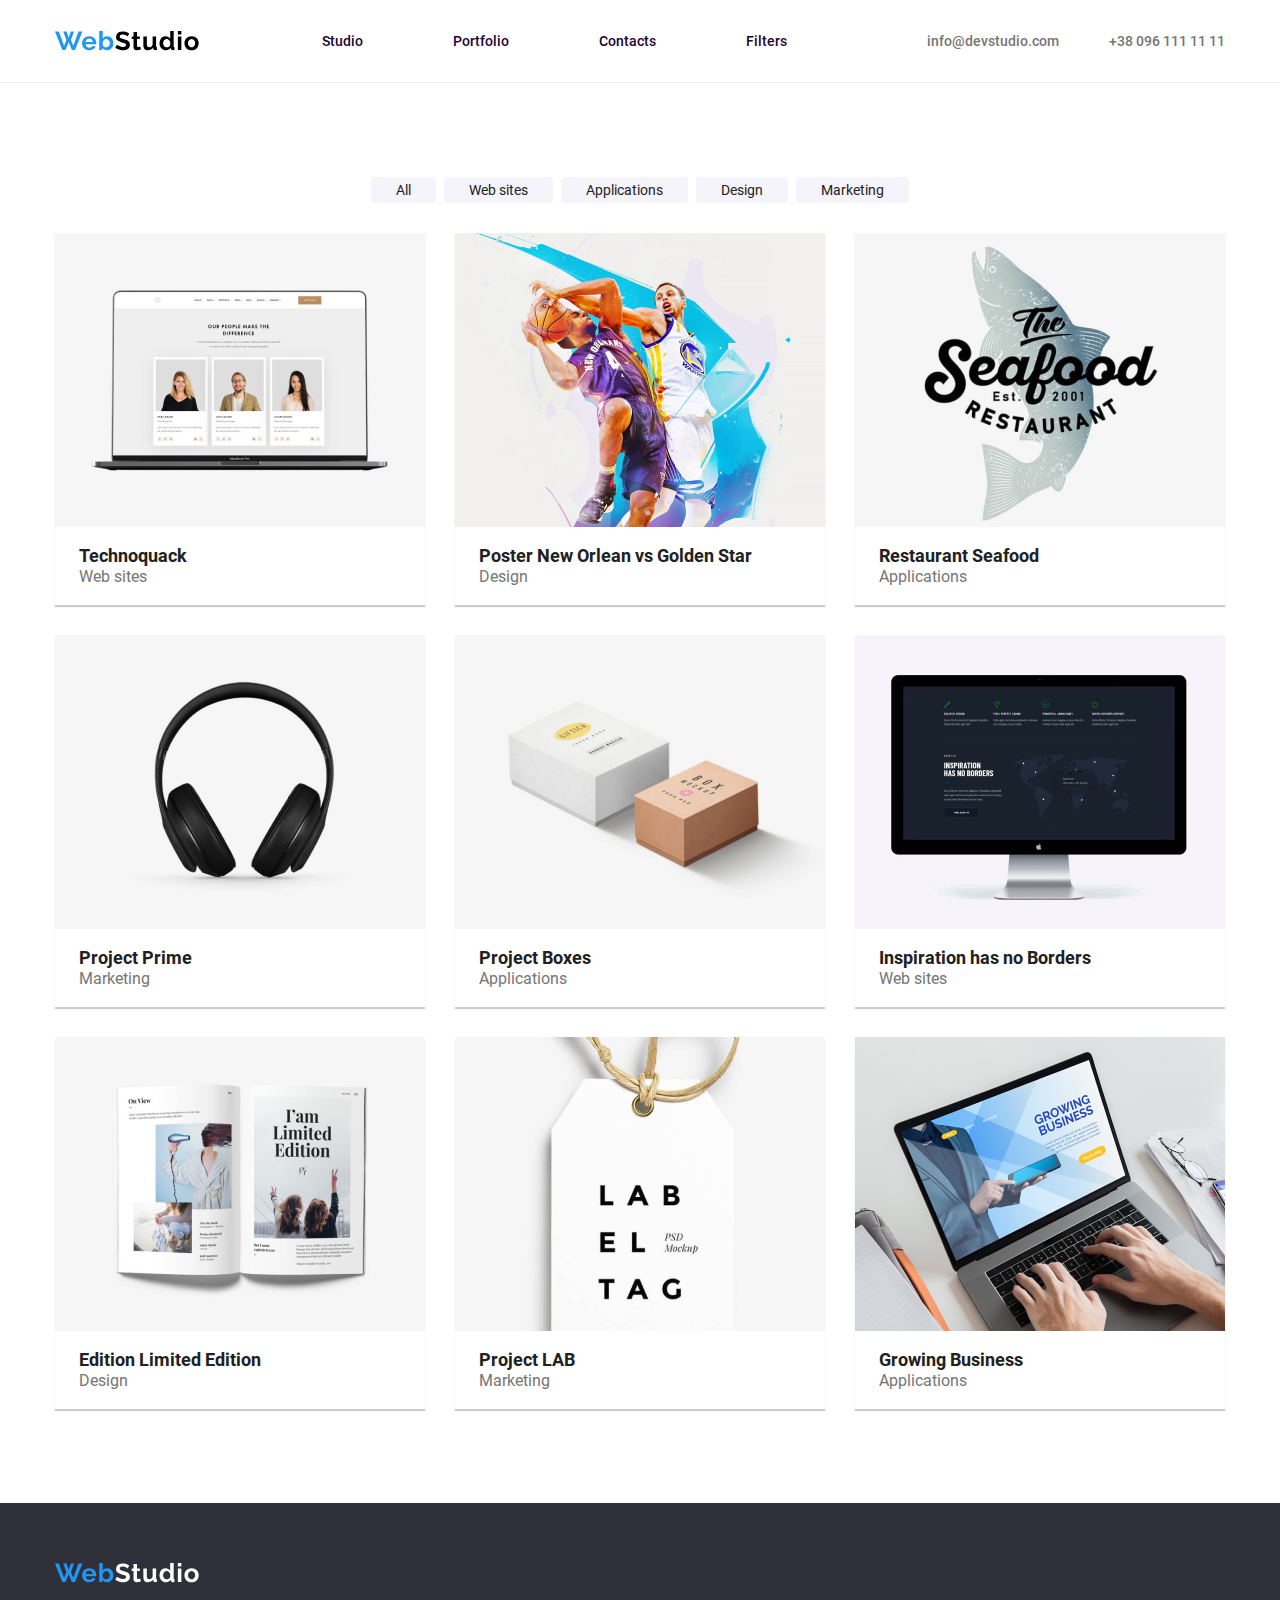
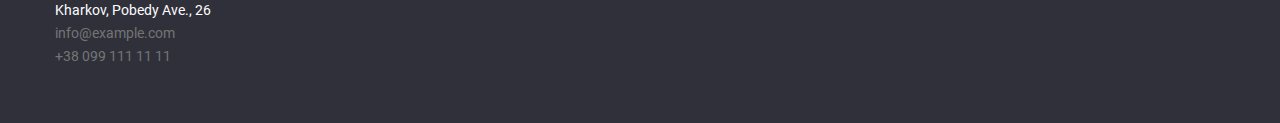
==== portfolio.html @ e3b78a01 "add filter" ====
<!DOCTYPE html>
<html lang="en">

<head>
	<meta charset="UTF-8">
	<link rel="stylesheet" href="css/styles.css">
	<title>Portfolio</title>
</head>

<body>
	<header class="header">
		<div class="container header-container">
			<a class="header-logo" href="#">
				<img src="img/webstudio-dark.svg" alt="webstudio" width="144" height="20">
			</a>
			<ul class="header-menu"> 
				<li> 
					<a href="index.html">Studio</a>
				</li> 
				<li> 
					<a class="active" href="portfolio.html">Portfolio</a> 
				</li> 
				<li> 
					<a href="#">Contacts</a> 
				</li> 
				<li > 
					<a href="#">Filters</a>
					<ul class="header_first_list"> 
						<li><a href="#">Web sites</a></li> 
						<li><a href="#">Design</a></li> 
						<li><a href="#">Applications</a></li> 
						<li><a href="#">Marketing</a></li>
						<li class="more">
							<a href="#">More</a>
							<ul class="header_second_list">
							   <li><a href="#">All</a></li>
							</ul>
						 </li>
					</ul>
				</li>
			</ul> 

			<ul class="header-menu-right">
				<li class="header-menu-right-item">
					<a href="mailto:info@devstudio.com">info@devstudio.com</a>
				</li>
				<li class="header-menu-right-item">
					<a href="tel:+380961111111">+38 096 111 11 11</a>
				</li>
			</ul>
		</div>
	</header>


	<main>
		<section class="portfolio">
			<div class="container">
				<div class="filters">
					<div class="filters_buttom">All</div>
					<div class="filters_buttom">Web sites</div>
					<div class="filters_buttom">Applications</div>
					<div class="filters_buttom">Design</div>
					<div class="filters_buttom">Marketing</div>
				</div>

				<div class="all_cards">
					<div class="portfolio_card">
						<div class="card_img">
							<img src="img/port1.png" alt="Technoquack" width="370" height="294">
							<p class="hover-text">The resource offers comprehensive offers with different levels of
								functionality and services. All this will allow the visitor to obtain useful information
								about the company or individual.</p>
						</div>

						<div class="title_decs">
							<h3 class="portfolio_card_title">Technoquack</h3>
							<p class="portfolio_decs">Web sites</p>
						</div>



					</div>
					<div class="portfolio_card">
						<img src="img/port2.png" alt="Poster New Orlean vs Golden Star" width="370" height="294">
						<div class="title_decs">
							<h3 class="portfolio_card_title">Poster New Orlean vs Golden Star</h3>
							<p class="portfolio_decs">Design</p>
						</div>
					</div>
					<div class="portfolio_card">
						<img src="img/port3.png" alt="Restaurant Seafood" width="370" height="294">
						<div class="title_decs">
							<h3 class="portfolio_card_title">Restaurant Seafood</h3>
							<p class="portfolio_decs">Applications</p>
						</div>
					</div>



					<div class="portfolio_card">
						<img src="img/port4.png" alt="Project Prime" width="370" height="294">
						<div class="title_decs">
							<h3 class="portfolio_card_title">Project Prime</h3>
							<p class="portfolio_decs">Marketing</p>
						</div>
					</div>
					<div class="portfolio_card">
						<img src="img/por5.png" alt="Project Boxes" width="370" height="294">
						<div class="title_decs">
							<h3 class="portfolio_card_title">Project Boxes</h3>
							<p class="portfolio_decs">Applications</p>
						</div>
					</div>
					<div class="portfolio_card">
						<img src="img/por6.jpg" alt="Inspiration has no Borders" width="370" height="294">
						<div class="title_decs">
							<h3 class="portfolio_card_title">Inspiration has no Borders</h3>
							<p class="portfolio_decs">Web sites</p>
						</div>
					</div>



					<div class="portfolio_card">
						<img src="img/por7.png" alt="Edition Limited Edition" width="370" height="294">
						<div class="title_decs">
							<h3 class="portfolio_card_title">Edition Limited Edition</h3>
							<p class="portfolio_decs">Design</p>
						</div>
					</div>
					<div class="portfolio_card">
						<img src="img/img8.png" alt="Project LAB" width="370" height="294">
						<div class="title_decs">
							<h3 class="portfolio_card_title">Project LAB</h3>
							<p class="portfolio_decs">Marketing</p>
						</div>
					</div>
					<div class="portfolio_card">
						<img src="img/por9.png" alt="Growing Business" width="370" height="294">
						<div class="title_decs">
							<h3 class="portfolio_card_title">Growing Business</h3>
							<p class="portfolio_decs">Applications</p>
						</div>
					</div>



				</div>
			</div>
			</div>
		</section>
	</main>

	<footer class="footer" id="footer">
		<div class="container">
			<a class="footer-logo" href="#">
				<img src="img/webstudio-white.svg" alt="webstudio" width="144" height="20">
			</a>
			<nav class="footer-menu">
				<p class="footer-menu-desc">Kharkov, Pobedy Ave., 26</p>
				<a class="footer-menu-item" href="mailto:info@example.com">info@example.com</a>
				<a class="footer-menu-item" href="tel:+380991111111">+38 099 111 11 11</a>
			</nav>
		</div>
	</footer>
</body>

</html>
---- css/styles.css ----
@import url('reset.css');

@font-face {
	font-family: 'Roboto';
	src: url('../fonts/Roboto-Regular.woff2') format('woff2'),
		url('../fonts/Roboto-Regular.woff') format('woff');
	font-weight: 400;
	font-style: normal;
	font-display: swap;
}

@font-face {
	font-family: 'Roboto';
	src: url('../fonts/Roboto-Medium.woff2') format('woff2'),
		url('../fonts/Roboto-Medium.woff') format('woff');
	font-weight: 500;
	font-style: normal;
	font-display: swap;
}

@font-face {
	font-family: 'Roboto';
	src: url('../fonts/Roboto-Bold.woff2') format('woff2'),
		url('../fonts/Roboto-Bold.woff') format('woff');
	font-weight: 700;
	font-style: normal;
	font-display: swap;
}

@font-face {
	font-family: 'Roboto';
	src: url('../fonts/Roboto-Black.woff2') format('woff2'),
		url('../fonts/Roboto-Black.woff') format('woff');
	font-weight: 900;
	font-style: normal;
	font-display: swap;
}

body {
	font-family: "Roboto";
	color: #212121;
	font-weight: 400;
	font-size: 14px;
}

.container {
	max-width: 1200px;
	padding: 0 15px;
	margin: 0 auto;
	 
}



/* HERO */

.hero {
	height: 600px;
	background: #2F303A;
	display: flex;
	align-items: center;
	text-align: center;
}

.hero-title {
	font-size: 44px;
	text-transform: uppercase;
	font-weight: 900;
	max-width: 700px;
	margin: 0 auto;
	color: #fff;
	margin-bottom: 30px;
	letter-spacing: 5px;
}

.hero-butoon {
	background: #2196F3;
	color: #fff;
	text-decoration: none;
	cursor: pointer;
	font-weight: 700;
	font-size: 16px;
	padding: 16px 46px 15px;
	border-radius: 4px;
	letter-spacing: 0.96px;
	display: inline-block;
}

.hero-butoon:hover {
	background: #1385e2;
}

/* ABOUT */
.about {
	padding: 94px 0 0;
}

.about-cards {
	display: flex;
	gap: 30px;
}

.about-card {
	flex: 1 1 25%;
}

.about-title {
	margin: 0 0 10px;
	text-transform: uppercase;
	font-weight: 700;
}

.about-desc {
	color: #757575;
	text-align: justify;
}

/* DO */

.do {
	padding: 94px 0;
}

.do-title {
	font-weight: 700;
	font-size: 36px;
	margin: 0 0 50px;
	text-align: center;
}

.do-cards {
	display: flex;
	gap: 30px;
}

.do-card {
	flex: 1 1 28%;
	height: 294px;
	position: relative;
}

.do-card img {
	width: 100%;
	height: 100%;
	object-fit: cover;
}

.do-card-tiitle {
	font-weight: 700px;
	color: #fff;
	text-transform: uppercase;
	height: 70px;
	overflow: hidden;
	padding: 27px 100px;
	display: flex;
	text-align: center;
	position: absolute;
	content: '';
	bottom: 0;
	left: 0;
	right: 0;
	justify-content: center;
	background: rgba(47, 48, 58, 0.8);
}

/* CARDS */
.team {
	background: #F5F4FA;
}

.card {
	flex: 1 1 20%;
	padding: 0 0 30px;
	background: #FFFFFF;
	box-shadow: 0px 2px 1px 0px #00000033;

}

.team-title {
	font-weight: 700;
	color: #212121;
	text-align: center;
	font-size: 36px;
	padding-top: 94px;

}

.team-cards {
	display: flex;
	gap: 30px;
	justify-content: center;
	padding-top: 50px;
	padding-bottom: 94px;
}

.team-card-title {
	text-align: center;
	font-weight: 500;
	font-size: 16px;
	color: #212121;
	padding-top: 30px;

}

.team-decs {
	text-align: center;
	font-weight: 400;
	font-size: 16px;
	color: #757575;
	padding-top: 10px;

}

/* FOOTER */

.footer {
	padding: 60px 0;
	background: #2F303A;
	color: #fff;

}

.footer-logo {
	display: inline-block;
	margin-bottom: 20px;
}

.footer-menu {
	display: flex;
	flex-flow: column;
	gap: 9px;
}

.footer-menu-desc {
	color: #fff;
}

.footer-menu-item {
	color: #757575;
	text-decoration: none;
	align-self: flex-start;
}

.footer-menu-item:hover {
	color: #1385e2;
}

/* portfolio */
.portfolio {
	margin-bottom: 94px;
}

.filters {
	margin-top: 94px;
	display: flex;
	justify-content: center;
	gap: 8px;
}

.filters_buttom {

	gap: 8px;
	background: #F5F4FA;
	color: #212121;
	display: inline-block;
	padding: 6px 25px;
	border-radius: 4px;
}

.filters_buttom:hover {
	background: #2196F3;
	color: #fff;
}

.all_cards {
	display: flex;
	flex-wrap: wrap;
	border: 1px #EEEEEE;
	gap: 30px;
	margin-bottom: 94px;
	margin-top: 30px;
	position: relative;

}

.title_decs {
	padding: 20px 24px;
}


.portfolio_card_title {
	font-weight: 700;
	font-size: 18px;
	color: #212121;
}

.portfolio_decs {
	font-weight: 400;
	font-size: 16px;
	color: #757575;
	margin-top: 4px;
}
.portfolio_card{
	box-shadow: 0px 2px 1px 0px #00000033;
}
.card_img {
	position: relative;
}

.hover-text {
	position: absolute;
	content: '';
	inset: 0;
	display: flex;
	align-items: center;
	padding: 63px 24px;
	opacity: 0;
	font-size: 18px;
	transition: ease-in-out .3s;
	cursor: default;
	line-height: 28px;
}

.hover-text:hover {
	opacity: 1;
	background: rgba(33, 150, 243, 0.9);
	color: #fff;
}
/* HEADER */
.header {
	padding: 24px 0;
	font-weight: 500;
	border-bottom: 1px solid #ECECEC;
}

.header-container {
	display: flex;
	align-items: center;
	justify-content: space-between;
}

.header-logo {
	margin-right: 93px;
}

.header-menu {
	display: flex;
	gap: 30px;
}

.header-menu-item {
	position: relative;
}

.header-menu-item a {
	color: inherit;
	text-decoration: none;
}

.header-menu-item a.active {
	color: #2196F3;
}

.header-menu-item:hover {
	color: #2196F3;
}

.header-menu-right {
	display: flex;
	gap: 50px;
	margin-left: auto;
}


.header-menu-right-item a {
	color: #757575;
	text-decoration: none;
}

.header-menu-right-item:hover a {
	color: #2196F3;
}


/* hover for footer */
.header-menu{
	display: flex; 
 	justify-content: center; 
 	gap: 30px; 
}
.header-menu li{
	position: relative;
}
.header-menu>li a { 
	display: block; 
	color: #220433; 
	padding: 10px 30px; 
	left: -79px;
	text-decoration: none; 
   } 
   
.header_first_list{
	background: #fff;
	position: absolute;
	top: 100%;
	display: none;
	outline: #212121;
	width: 150px;
	left: 50%; 
 	margin-left: -60px; 
 	padding-top: 20px;
 	white-space: nowrap; 
	z-index: 1;
}
.header-menu>li:hover .header_first_list { 
	display: block; 
   } 
.header_first_list ul { 
	position: absolute; 
	right: 100%; 
	top: 0; 
	white-space: nowrap; 
	display: none; 
   } 
   


.header_first_list li, .header_second_list li {
	margin: 5px 0;
	color: #212121;
	text-decoration: none;
	display: block;
	padding: 8px 16px;
	position: relative; 
}

.header_first_list li a:hover {
	background-color: #2196F3;
	color: #fff;
}

.header_first_list li:hover ul {
	display: block;
 }

 .header_second_list {
	background: #fff;
 }

 .header_second_list li a{
	
	padding: 8px 30px
 }
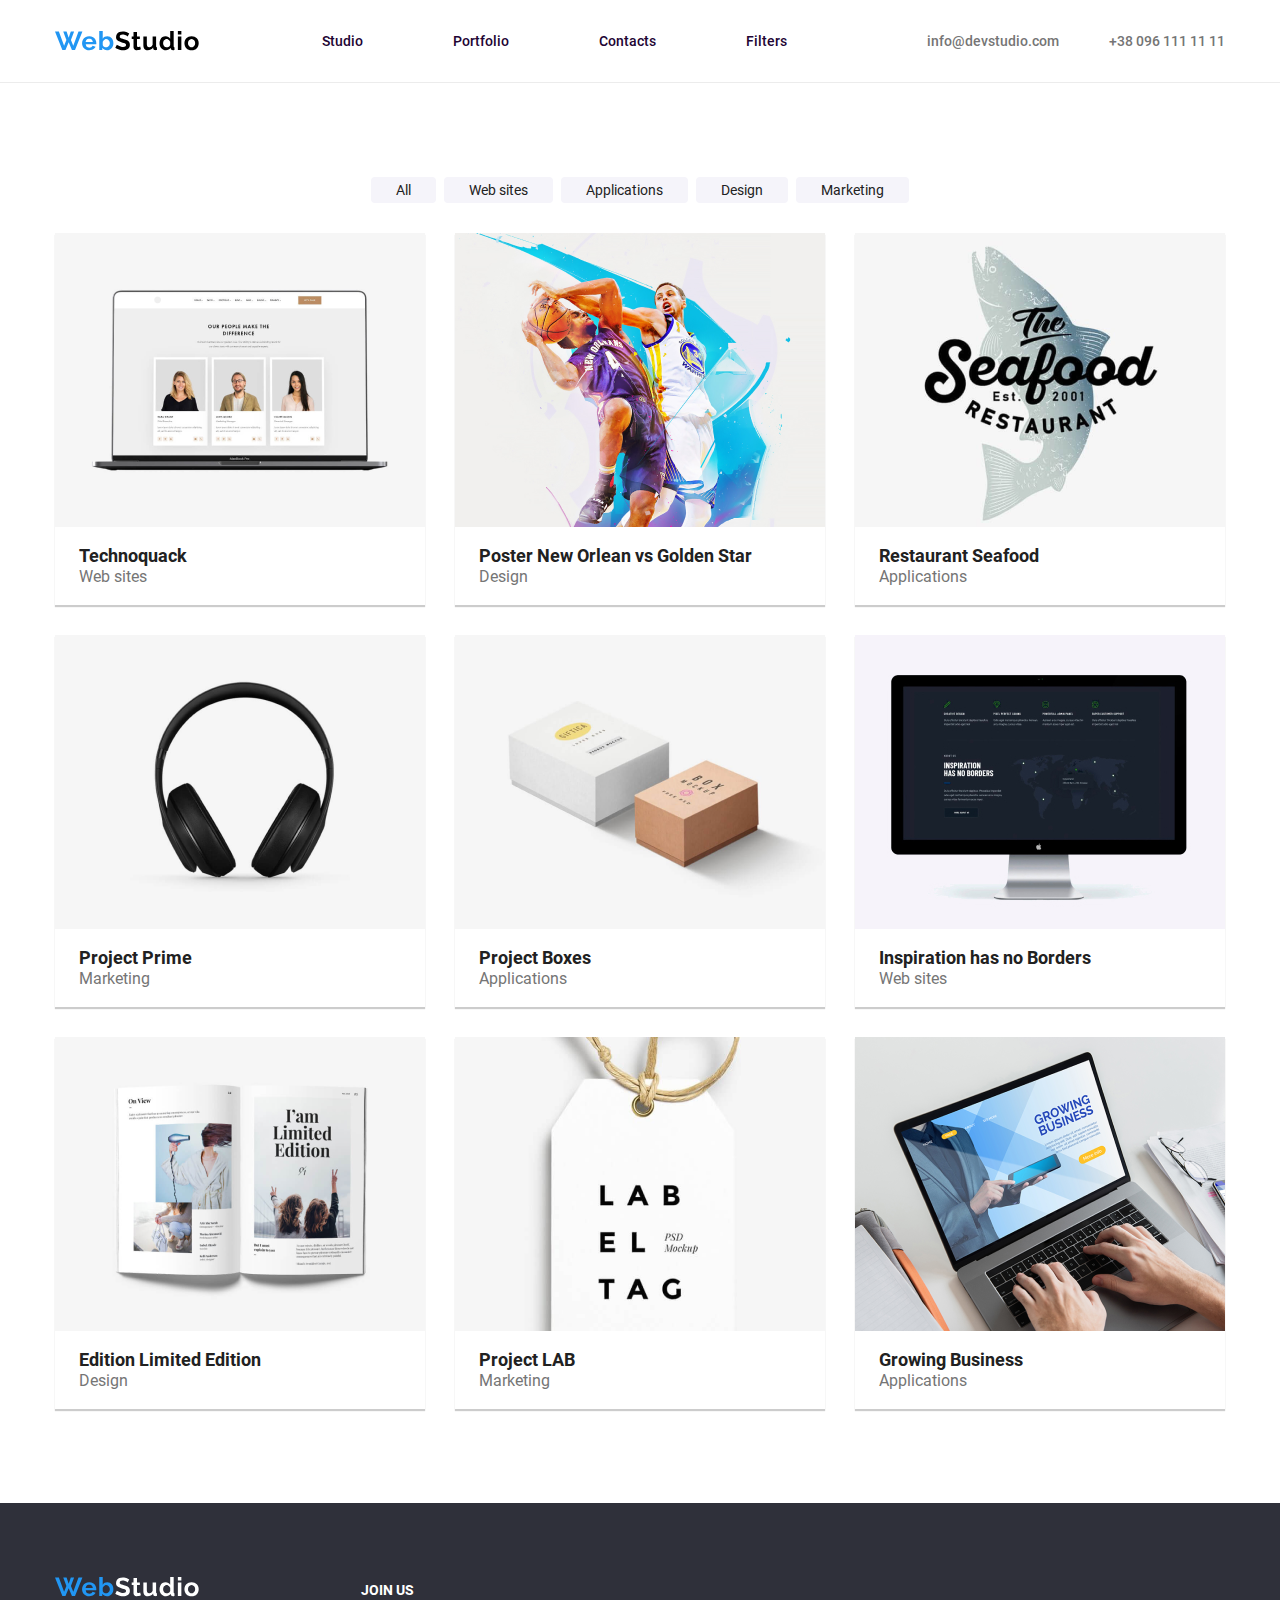
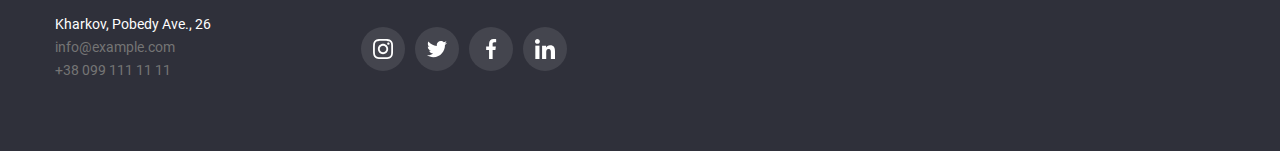
==== commit c583cf7e: "Додавання іконок" ====
--- a/portfolio.html
+++ b/portfolio.html
@@ -152,17 +152,55 @@
 	</main>
 
 	<footer class="footer" id="footer">
-		<div class="container">
-			<a class="footer-logo" href="#">
-				<img src="img/webstudio-white.svg" alt="webstudio" width="144" height="20">
-			</a>
-			<nav class="footer-menu">
-				<p class="footer-menu-desc">Kharkov, Pobedy Ave., 26</p>
-				<a class="footer-menu-item" href="mailto:info@example.com">info@example.com</a>
-				<a class="footer-menu-item" href="tel:+380991111111">+38 099 111 11 11</a>
-			</nav>
+		<div class="container footer_container">
+			<div class="footer_left">
+				<a class="footer-logo" href="#">
+					<img src="img/webstudio-white.svg" alt="webstudio" width="144" height="20">
+				</a>
+				<nav class="footer-menu">
+					<p class="footer-menu-desc">Kharkov, Pobedy Ave., 26</p>
+					<a class="footer-menu-item" href="mailto:info@example.com">info@example.com</a>
+					<a class="footer-menu-item" href="tel:+380991111111">+38 099 111 11 11</a>
+				</nav>
+			</div>
+			<div class="footer_right">
+				<div class="footer-icon">
+					<p class="join">join us</p>
+					<div class="footer_links">
+						<div>
+							<a href="#">
+								<svg>
+									<use href="img/sprite.svg#inst"></use>
+								</svg>
+							</a>
+						</div>
+						<div>
+							<a href="#">
+								<svg>
+									<use href="img/sprite.svg#twitter"></use>
+								</svg>
+							</a>
+						</div>
+						<div>
+							<a href="#">
+								<svg>
+									<use href="img/sprite.svg#facebook"></use>
+								</svg>
+							</a>
+						</div>
+						<div>
+							<a href="#">
+								<svg>
+									<use href="img/sprite.svg#linkedin"></use>
+								</svg>
+							</a>
+						</div>
+					</div>
+				</div>
+			</div>
 		</div>
 	</footer>
+
 </body>
 
 </html>--- a/css/styles.css
+++ b/css/styles.css
@@ -47,21 +47,35 @@
 	max-width: 1200px;
 	padding: 0 15px;
 	margin: 0 auto;
-	 
+
 }
 
 
 
 /* HERO */
 
-.hero {
-	height: 600px;
-	background: #2F303A;
-	display: flex;
-	align-items: center;
-	text-align: center;
-}
-
+
+
+
+
+.hero { 
+	height: 600px; 
+	display: flex; 
+	text-align: center; 
+	align-items: center; 
+	justify-content: center; 
+	background: url('../img/hero.jpg') no-repeat 50% / cover; 
+	position: relative; 
+   } 
+   .hero::before{ 
+	content: ''; 
+	position: absolute; 
+	inset: 0; 
+	background-color: rgba(47, 48, 58, 0.4); 
+   } 
+   .hero .container{ 
+	position: relative; 
+   }
 .hero-title {
 	font-size: 44px;
 	text-transform: uppercase;
@@ -71,6 +85,8 @@
 	color: #fff;
 	margin-bottom: 30px;
 	letter-spacing: 5px;
+	z-index: 2;
+	text-align: center;
 }
 
 .hero-butoon {
@@ -82,39 +98,62 @@
 	font-size: 16px;
 	padding: 16px 46px 15px;
 	border-radius: 4px;
-	letter-spacing: 0.96px;
 	display: inline-block;
 }
-
 .hero-butoon:hover {
 	background: #1385e2;
 }
 
 /* ABOUT */
 .about {
-	padding: 94px 0 0;
-}
-
-.about-cards {
+	padding-top: 94px;
+}
+.about-cards{
 	display: flex;
 	gap: 30px;
 }
 
-.about-card {
-	flex: 1 1 25%;
-}
-
-.about-title {
-	margin: 0 0 10px;
-	text-transform: uppercase;
-	font-weight: 700;
-}
-
-.about-desc {
-	color: #757575;
-	text-align: justify;
-}
-
+.card_fishk{
+	position: relative;
+	padding-top: 140px;
+	flex: 1 1 20%;
+}
+.card_fishk::before{
+	content: '';
+	position: absolute;
+	height: 120px;
+	width: 100%;
+	top: 0;
+	left: 0;
+	background: #F5F4FA url('../img/about1.svg') no-repeat center;
+	border-radius: 4px;
+}
+.card_fishk:nth-child(2)::before{
+    background-image: url('../img/about2.svg');
+}
+
+.card_fishk:nth-child(3)::before{
+    background-image: url('../img/about3.svg');
+}
+
+.card_fishk:nth-child(4)::before{
+    background-image: url('../img/about4.svg');
+}
+.card_about{
+
+	text-align: left;
+}
+.about-title { 
+	margin: 0 0 10px; 
+	text-transform: uppercase; 
+	font-weight: 700; 
+   } 
+	
+   .about-desc { 
+	color: #757575; 
+	
+	
+   }
 /* DO */
 
 .do {
@@ -211,39 +250,6 @@
 
 }
 
-/* FOOTER */
-
-.footer {
-	padding: 60px 0;
-	background: #2F303A;
-	color: #fff;
-
-}
-
-.footer-logo {
-	display: inline-block;
-	margin-bottom: 20px;
-}
-
-.footer-menu {
-	display: flex;
-	flex-flow: column;
-	gap: 9px;
-}
-
-.footer-menu-desc {
-	color: #fff;
-}
-
-.footer-menu-item {
-	color: #757575;
-	text-decoration: none;
-	align-self: flex-start;
-}
-
-.footer-menu-item:hover {
-	color: #1385e2;
-}
 
 /* portfolio */
 .portfolio {
@@ -300,9 +306,11 @@
 	color: #757575;
 	margin-top: 4px;
 }
-.portfolio_card{
+
+.portfolio_card {
 	box-shadow: 0px 2px 1px 0px #00000033;
 }
+
 .card_img {
 	position: relative;
 }
@@ -326,6 +334,7 @@
 	background: rgba(33, 150, 243, 0.9);
 	color: #fff;
 }
+
 /* HEADER */
 .header {
 	padding: 24px 0;
@@ -383,46 +392,50 @@
 
 
 /* hover for footer */
-.header-menu{
-	display: flex; 
- 	justify-content: center; 
- 	gap: 30px; 
-}
-.header-menu li{
+.header-menu {
+	display: flex;
+	justify-content: center;
+	gap: 30px;
+}
+
+.header-menu li {
 	position: relative;
 }
-.header-menu>li a { 
-	display: block; 
-	color: #220433; 
-	padding: 10px 30px; 
+
+.header-menu>li a {
+	display: block;
+	color: #220433;
+	padding: 10px 30px;
 	left: -79px;
-	text-decoration: none; 
-   } 
-   
-.header_first_list{
+	text-decoration: none;
+}
+
+.header_first_list {
 	background: #fff;
 	position: absolute;
 	top: 100%;
 	display: none;
 	outline: #212121;
 	width: 150px;
-	left: 50%; 
- 	margin-left: -60px; 
- 	padding-top: 20px;
- 	white-space: nowrap; 
+	left: 50%;
+	margin-left: -60px;
+	padding-top: 20px;
+	white-space: nowrap;
 	z-index: 1;
 }
-.header-menu>li:hover .header_first_list { 
-	display: block; 
-   } 
-.header_first_list ul { 
-	position: absolute; 
-	right: 100%; 
-	top: 0; 
-	white-space: nowrap; 
-	display: none; 
-   } 
-   
+
+.header-menu>li:hover .header_first_list {
+	display: block;
+}
+
+.header_first_list ul {
+	position: absolute;
+	right: 100%;
+	top: 0;
+	white-space: nowrap;
+	display: none;
+}
+
 
 
 .header_first_list li, .header_second_list li {
@@ -431,7 +444,7 @@
 	text-decoration: none;
 	display: block;
 	padding: 8px 16px;
-	position: relative; 
+	position: relative;
 }
 
 .header_first_list li a:hover {
@@ -441,14 +454,173 @@
 
 .header_first_list li:hover ul {
 	display: block;
- }
-
- .header_second_list {
+}
+
+.header_second_list {
 	background: #fff;
- }
-
- .header_second_list li a{
+}
+
+.header_second_list li a {
+	padding: 8px 30px
+}
+/*medias*/
+.social{
+	display: flex;
+	gap: 10px;
+	margin: 20px 32px 0;
+}
+.social a{
+	width: 44px;
+	height: 44px;
+	display: flex;
+	justify-content: center;
+	align-items: center;
+	border-radius: 50%;
+	background: rgba(255, 255, 255, 0.1);
 	
-	padding: 8px 30px
- }
- +}
+.social svg {
+	width: 20px;
+	height: 20px;
+	fill:rgba(175, 177, 184, 1);
+	transition: fill .2s linear;
+}
+
+.social a:hover {
+	background: #2196F3;
+}
+
+.social a:hover svg {
+	fill: #fff;
+}
+/* TG */
+.tg-title{
+	font-weight: 700;
+	color: #212121;
+	text-align: center;
+	font-size: 36px;
+	padding-top: 94px;
+}
+.wrapp{
+	border: 1px solid #AFB1B8; 
+    padding: 16px 32px;
+	border-radius: 3px;
+    transition: border-color 0.3s ease, transform 0.3s ease;
+}
+.wrapp:hover{
+	border-color: #2196F3;
+}
+.tg-active{
+	display: flex;
+	justify-content: center;
+	gap: 30px;
+	margin: 50px 0;
+	
+}
+.tg-active a{
+	width: 170px;
+	height: 92px;
+	border-radius: 1px solid #AFB1B8;
+}
+.tg-active svg {
+	width: 106px;
+	height: 60px;
+	fill: #AFB1B8;
+	transition: fill .5s linear;
+}
+.tg-active :hover svg {
+	fill: #2196F3;
+	
+}
+
+
+
+
+/* FOOTER */
+
+.footer {
+	padding: 60px 0;
+	background: #2F303A;
+	color: #fff;
+
+
+}
+
+.footer-logo {
+	display: inline-block;
+	margin-bottom: 20px;
+}
+
+.footer-menu {
+	display: flex;
+	flex-flow: column;
+	gap: 9px;
+}
+
+.footer-menu-desc {
+	color: #fff;
+}
+
+.footer-menu-item {
+	color: #757575;
+	text-decoration: none;
+	align-self: flex-start;
+}
+
+.footer-menu-item:hover {
+	color: #1385e2;
+}
+
+
+.footer_container {
+	display: flex;
+	gap: 150px;
+	align-items: center;
+}
+
+.footer_links {
+	display: flex;
+	gap: 10px;
+	padding-top: 20px;
+	
+}
+
+.join {
+	text-transform: uppercase;
+	font-weight: 700;
+	color: rgba(255, 255, 255, 1);
+
+}
+
+.footer-icon {
+	display: flex;
+	gap: 10px;
+	margin: 20px 0;
+	flex-direction: column;
+}
+
+.footer-icon a {
+	width: 44px;
+	height: 44px;
+	display: flex;
+	justify-content: center;
+	align-items: center;
+	border-radius: 50%;
+	background: rgba(255, 255, 255, 0.1);
+
+}
+
+.footer-icon svg {
+	width: 20px;
+	height: 20px;
+	fill: #fff;
+	transition: fill .5s linear;
+}
+
+.footer-icon a:hover {
+	background: #2196F3;
+}
+
+.footer-icon a:hover svg {
+	fill: #fff;
+}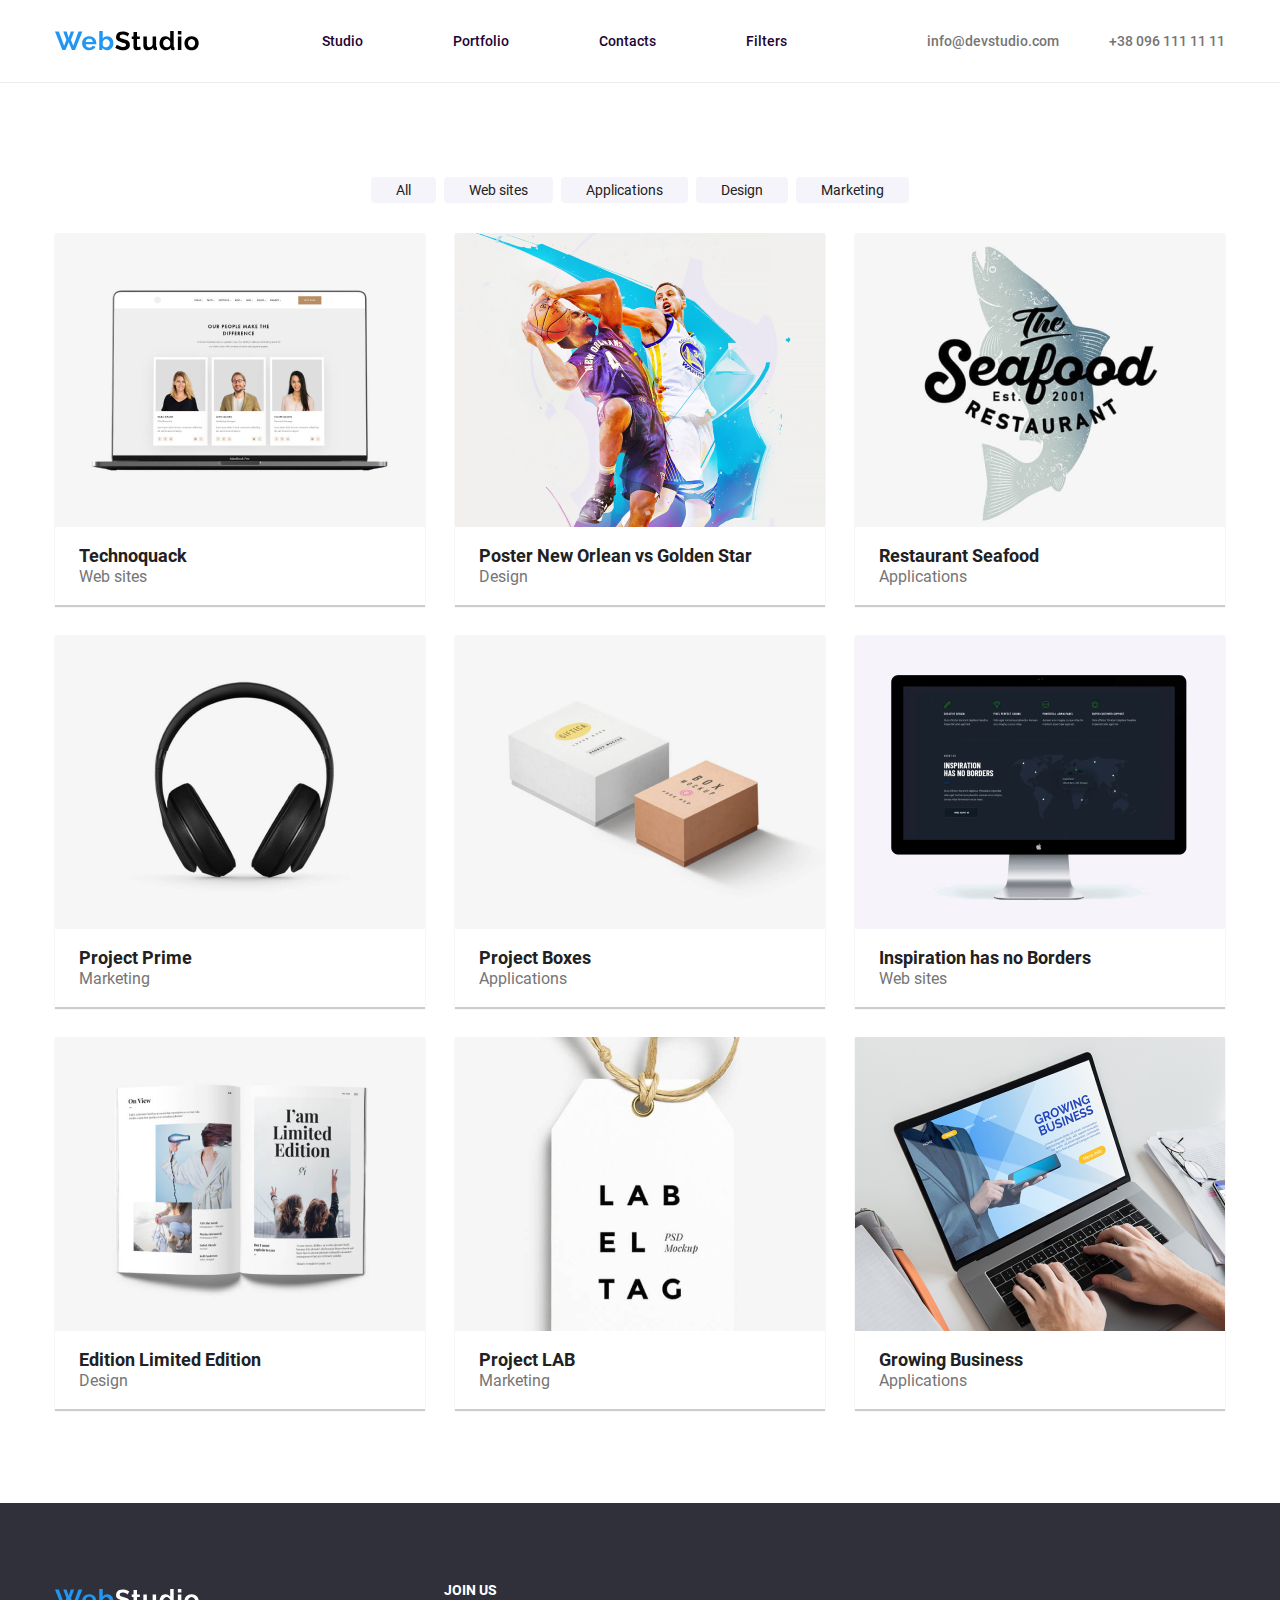
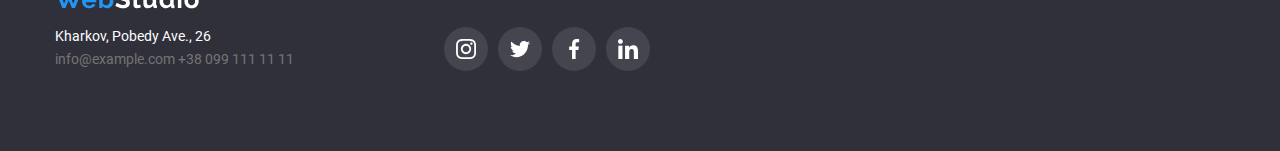
==== commit 5910e0a4: "Адаптив" ====
--- a/portfolio.html
+++ b/portfolio.html
@@ -3,6 +3,7 @@
 
 <head>
 	<meta charset="UTF-8">
+	<meta name="viewport" content="width=device-width, initial-scale=1.0">
 	<link rel="stylesheet" href="css/styles.css">
 	<title>Portfolio</title>
 </head>
@@ -10,7 +11,7 @@
 <body>
 	<header class="header">
 		<div class="container header-container">
-			<a class="header-logo" href="#">
+			<a class="header-logo" href="index.html">
 				<img src="img/webstudio-dark.svg" alt="webstudio" width="144" height="20">
 			</a>
 			<ul class="header-menu"> 
@@ -48,6 +49,9 @@
 					<a href="tel:+380961111111">+38 096 111 11 11</a>
 				</li>
 			</ul>
+			<div class="header-burger">
+				
+			</div>
 		</div>
 	</header>
 
@@ -159,8 +163,10 @@
 				</a>
 				<nav class="footer-menu">
 					<p class="footer-menu-desc">Kharkov, Pobedy Ave., 26</p>
-					<a class="footer-menu-item" href="mailto:info@example.com">info@example.com</a>
-					<a class="footer-menu-item" href="tel:+380991111111">+38 099 111 11 11</a>
+					<div class="footer-contact">
+						<a class="footer-menu-item" href="mailto:info@example.com">info@example.com</a>
+						<a class="footer-menu-item" href="tel:+380991111111">+38 099 111 11 11</a>
+					</div>
 				</nav>
 			</div>
 			<div class="footer_right">
--- a/css/styles.css
+++ b/css/styles.css
@@ -231,7 +231,10 @@
 	padding-top: 50px;
 	padding-bottom: 94px;
 }
-
+.team-cards img{
+	width: 270px;
+	height: 260px;
+}
 .team-card-title {
 	text-align: center;
 	font-weight: 500;
@@ -463,6 +466,9 @@
 .header_second_list li a {
 	padding: 8px 30px
 }
+.header-burger{
+	display: none;
+}
 /*medias*/
 .social{
 	display: flex;
@@ -503,7 +509,11 @@
 }
 .wrapp{
 	border: 1px solid #AFB1B8; 
-    padding: 16px 32px;
+	height: 92px;
+    display: flex;
+	justify-content: center;
+	align-items: center;
+	flex: 1 1 auto;
 	border-radius: 3px;
     transition: border-color 0.3s ease, transform 0.3s ease;
 }
@@ -517,11 +527,7 @@
 	margin: 50px 0;
 	
 }
-.tg-active a{
-	width: 170px;
-	height: 92px;
-	border-radius: 1px solid #AFB1B8;
-}
+
 .tg-active svg {
 	width: 106px;
 	height: 60px;
@@ -623,4 +629,175 @@
 
 .footer-icon a:hover svg {
 	fill: #fff;
+}
+/*АДАПТИВ*/
+@media (max-width: 1200px){
+/* !HEADER */
+.header-logo {
+	margin-right: 40px;
+}
+.header-menu,
+.header-menu-right {
+	gap: 20px;
+}
+
+
+}
+@media (max-width: 992px) {
+	
+
+	/* ABOUT */
+	.about {
+		padding: 60px 0 60px;
+	}
+
+	.about-cards {
+		flex-wrap: wrap;
+	}
+
+	.about-card {
+		flex: 1 1 45%;
+	}
+
+	.do {
+		display: none;
+	}
+}
+
+@media (max-width: 768px) {
+
+	/* !HEADER */
+	.header {
+		padding: 19px 0 20px;
+	}
+
+	.header-logo img {
+		width: 134px;
+		height: 28px;
+	}
+
+	.header-menu,
+	.header-menu-right {
+		display: none;
+	}
+
+	.header-burger {
+		display: block;
+		position: relative;
+		width: 24px;
+		height: 16px;
+		cursor: pointer;
+	}
+
+	.header-burger::before,
+	.header-burger::after,
+	span {
+		content: '';
+		position: absolute;
+		top: 0;
+		left: 0;
+		height: 3px;
+		width: 100%;
+		background: #000;
+	}
+
+	.header-burger span {
+		top: 50%;
+		transform: translateY(-50%);
+	}
+
+	.header-burger::after {
+		top: auto;
+		bottom: 0;
+	}
+}
+
+@media (max-width: 480px) {
+	.hero {
+		height: 400px;
+	}
+
+	.hero-title {
+		font-size: 26px;
+	}
+
+	.about-cards {
+	display: block;	
+	
+	}
+	.card_fishk{
+		width: 100%;
+		margin-top: 30px;
+	}
+	/*team*/
+	
+	.team-cards{
+		display: block;
+		margin: 0 15px;
+	}
+	.card{
+		margin-top: 30px;
+		width: 100%;
+		box-sizing: border-box;
+	}
+	.team-cards img{
+		width: 400px;
+		height: 410px;
+	}
+	.social{
+		justify-content: center;
+	}
+	/*tg*/
+	.tg-title{
+		display: none;
+	}
+	.tg-active{
+		display: none;
+	}
+	/*footer*/
+	.footer_container{
+		display: block;
+		text-align: center;
+		align-items: center;
+		
+	}
+	.footer_right .footer_left{
+		width: 100%;
+	}
+	.footer-menu-item, .footer-menu-desc, .footer_links {
+		text-align: center;
+	  }
+	.footer-contact{
+		display: flex;
+		flex-direction: column;
+		gap: 8px;
+		margin: 0 auto;
+	}
+	  .footer_links {
+		justify-content: center; 
+	  }
+	  /*PORTFOLIO!!!!*/
+	  .filters{
+		display: block;
+		text-align: left; 
+		margin-bottom: 10px;
+		
+	  }
+	  .filters_buttom{
+		margin-bottom: 5px;
+	  }
+	 
+	 .all_cards{
+		display: block;
+		margin: 0 15px;
+	 }
+	 .portfolio_card{
+		margin-top: 30px;
+		width: 100%;
+		box-sizing: border-box;
+	 }
+	 .portfolio_card img{
+		width: 400px;
+		height: 294px;
+	}
 }